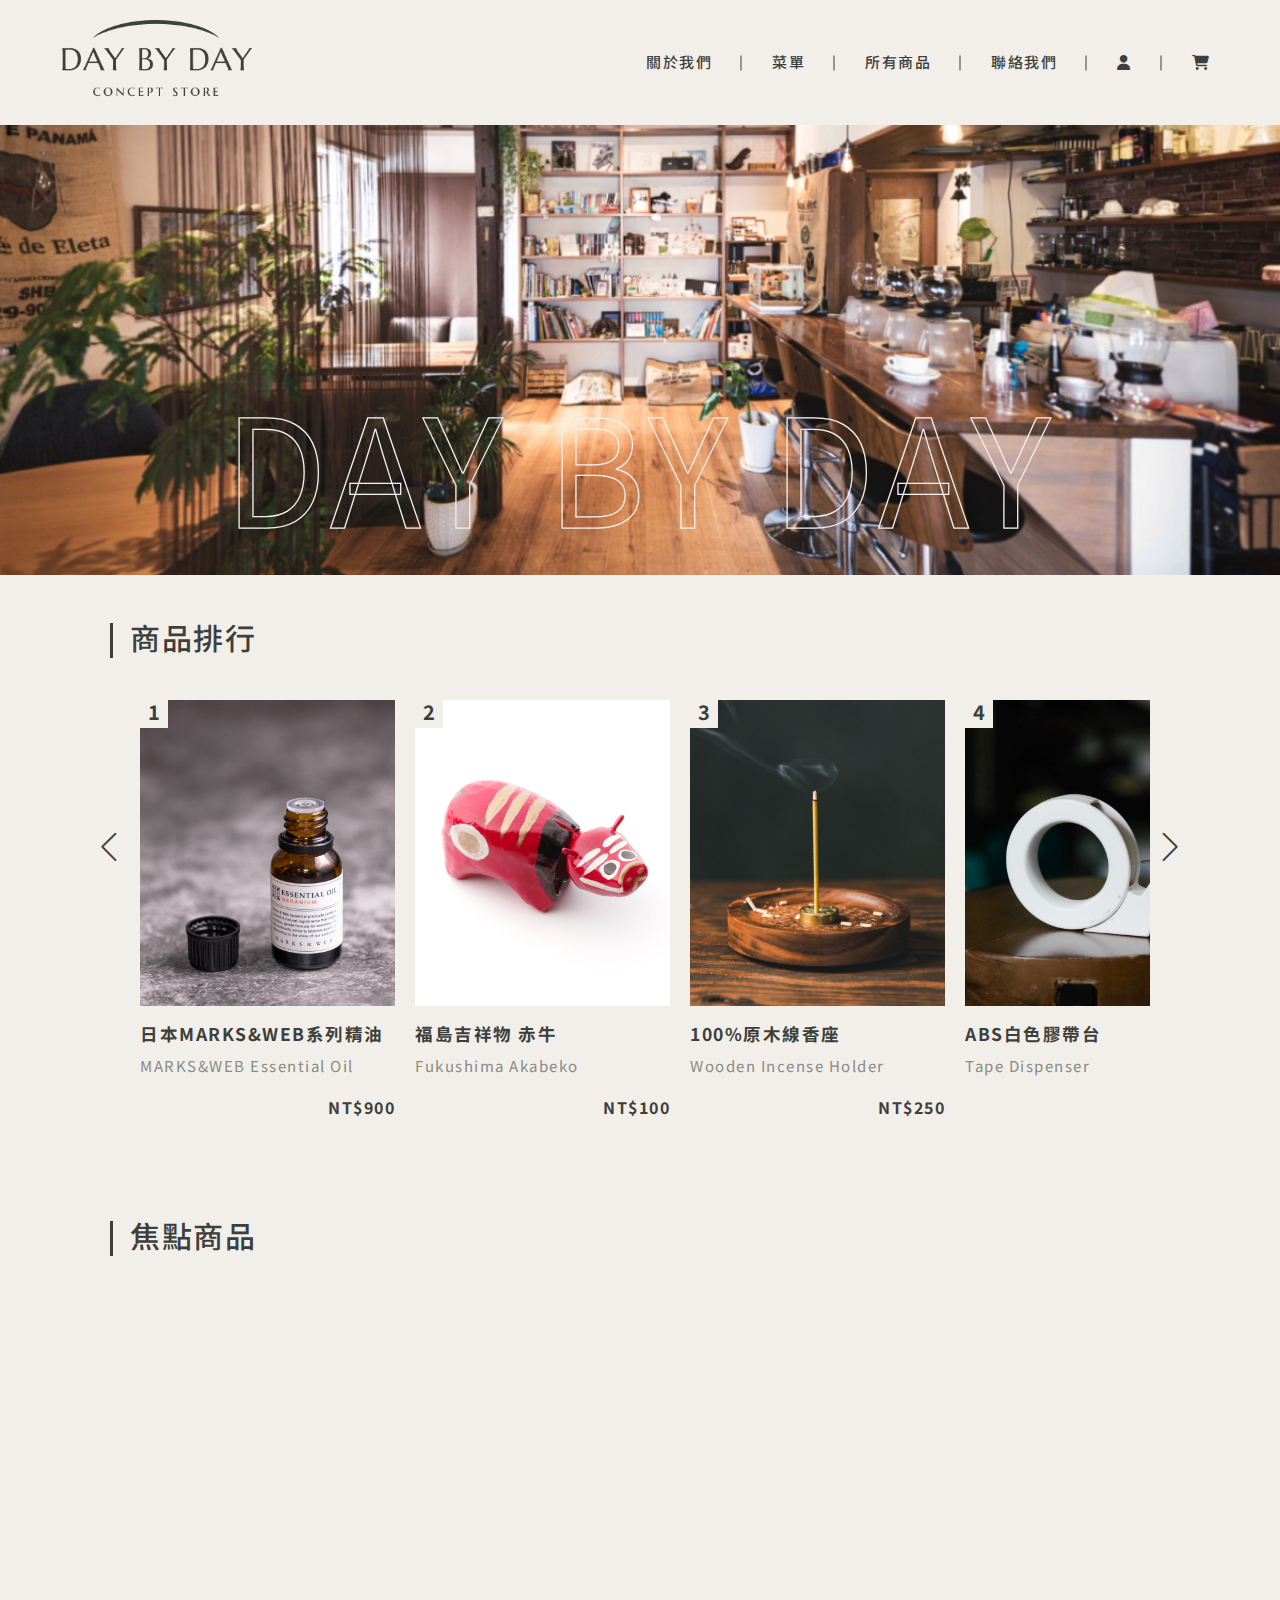
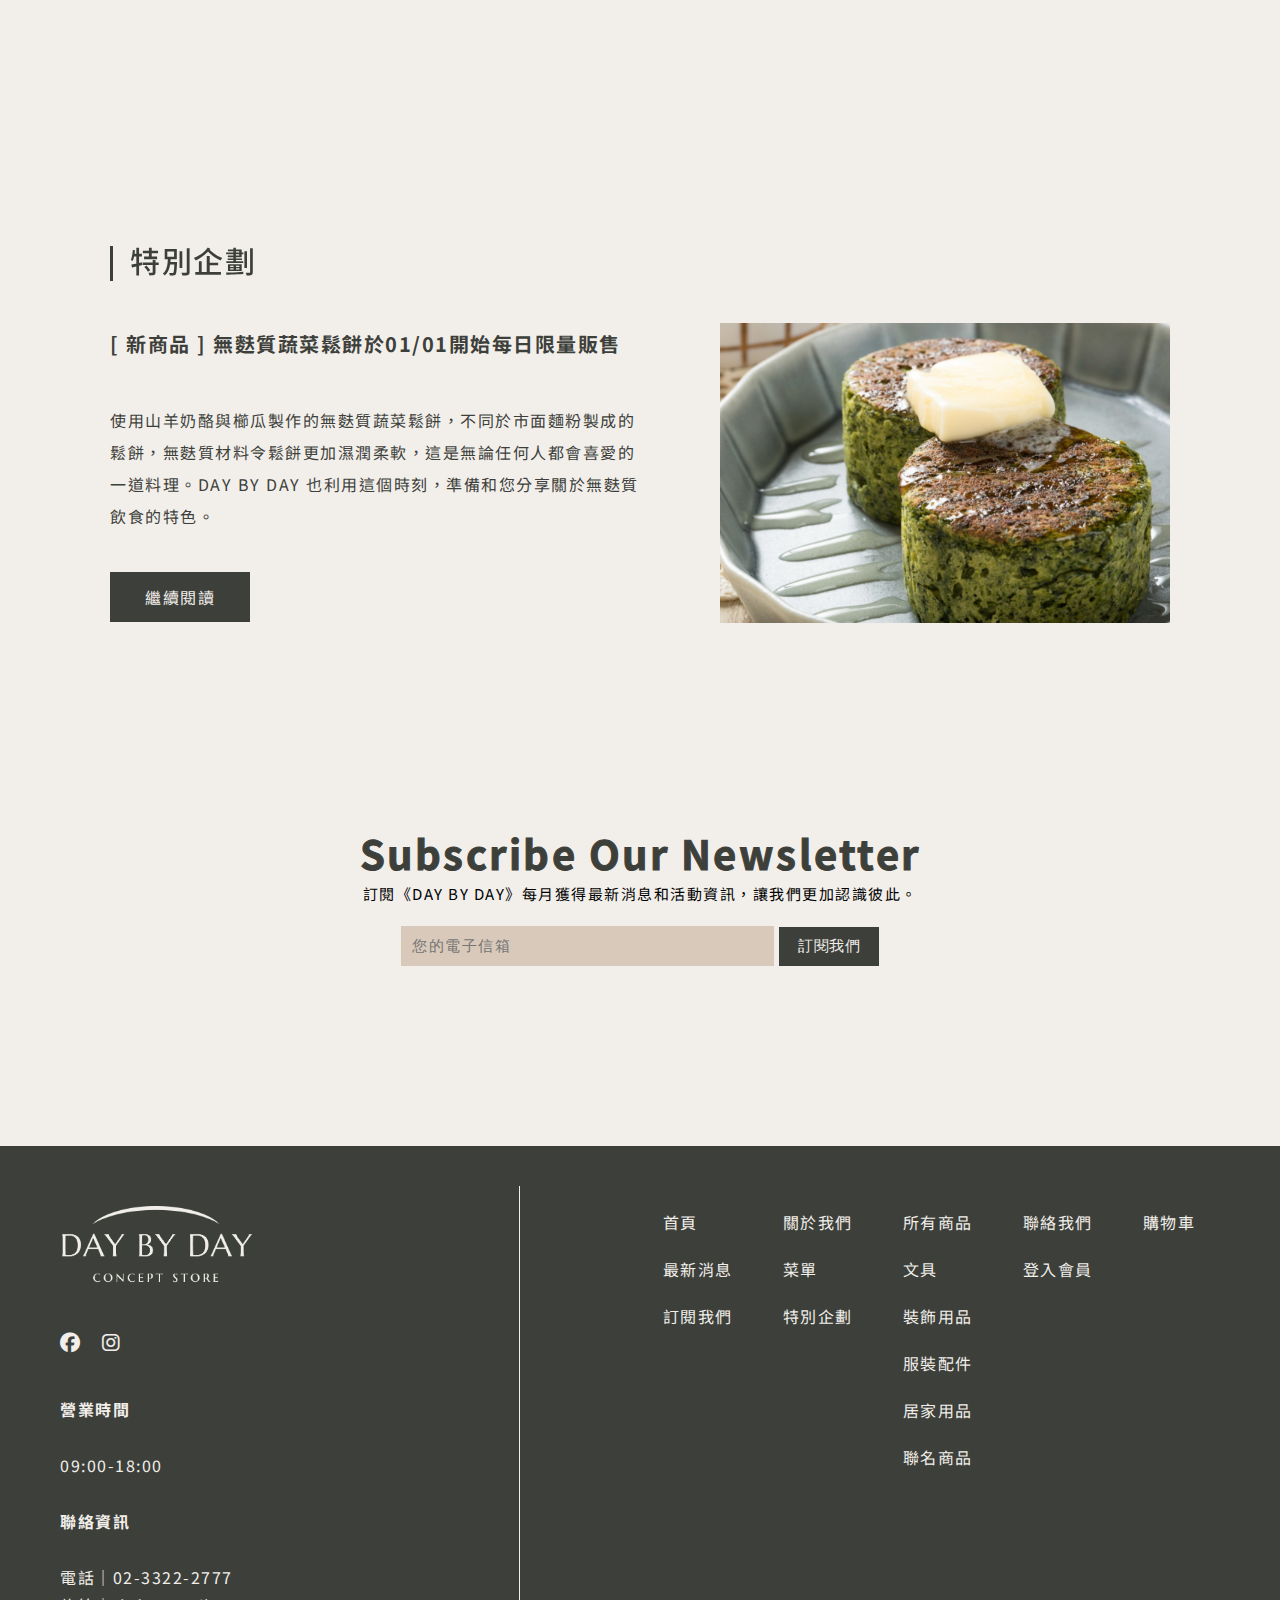
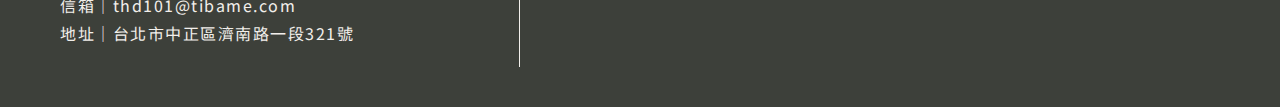
==== index.html @ bf68afaa "0410" ====
<!DOCTYPE html>
<html lang="en">

<head>
    <meta charset="UTF-8">
    <meta http-equiv="X-UA-Compatible" content="IE=edge">
    <meta name="viewport" content="width=device-width, initial-scale=1.0">
    <link rel="stylesheet" href="css/header and footer.css">
    <link rel="stylesheet" href="css/index.css">
    <link rel="stylesheet" href="https://cdnjs.cloudflare.com/ajax/libs/font-awesome/6.3.0/css/all.min.css">
    <link rel="stylesheet" href="https://cdn.jsdelivr.net/npm/bootstrap-icons@1.10.3/font/bootstrap-icons.css">
    <link href="https://fonts.googleapis.com/css2?family=Noto+Sans+TC&display=swap" rel="stylesheet">
    <link href="https://unpkg.com/aos@2.3.1/dist/aos.css" rel="stylesheet">
    <link rel="icon" href="image/logo03.ico" type="image/x-icon">
    <title>DAY BY DAY | 首頁HOME</title>
</head>

<body>

    <div class="wrapper">

        <div class="login_block">

            <div class="login">

                <form class="login_form" autocomplete="off">

                    <i class="fa-solid fa-xmark"></i>
                    <i class="fa-brands fa-google"></i>
                    <a href="#" class="community">使用Google帳號登入</a>
                    <i class="fa-brands fa-facebook"></i>
                    <a href="#" class="community">使用Facebook帳號登入</a>
                    <hr>
                    <label for="user"><i class="fa-solid fa-user"></i></label>
                    <input type="text" id="user" placeholder="您的帳號">
                    <br>
                    <label for="password"><i class="fa-solid fa-lock"></i></label>
                    <input type="password" id="password" placeholder="您的密碼">
                    <br>
                    <a href="#">忘記帳號</a>
                    <a href="#">忘記密碼</a>
                    <br>
                    <input type="submit" name="submit" value="登入">

                </form>

            </div><!-- login -->

        </div><!-- login_block -->

        <nav id="nav">

            <div class="nav_inside">

                <a href="index.html"><img class="logo" src='image/logo01.png' alt=""></a>

                <ul>
                    <li><a href="about.html">關於我們</a></li>
                    <li><a href="menu.html">菜單</a></li>
                    <li><a href="items.html">所有商品</a></li>
                    <li><a href="contact.html">聯絡我們</a></li>
                    <li><a href="#"><i class="fa-solid fa-user"></i></a></li>
                    <li><a href="cart.html"><i class="fa-solid fa-cart-shopping"></i></a></li>
                    <li><a href="#"><i class="fa-solid fa-bars"></i></a></li>
                </ul>

            </div><!-- nav_inside -->

            <div class="nav_mobile">

                <ul>
                    <li><a href="about.html">關於我們</a></li>
                    <li><a href="menu.html">菜單</a></li>
                    <li><a href="items.html">所有商品</a></li>
                    <li><a href="contact.html">聯絡我們</a></li>
                    <li><a href="#">登入會員</a></li>
                    <li><a href="cart.html">購物車</a></li>
                </ul>

            </div><!-- nav_mobile -->

        </nav>

        <header>

            <div class="main_block">

                <div class="title">

                    <h1>DAY BY DAY</h1>

                </div>

            </div><!-- main block -->

        </header>

        <div class="main_block">

            <h2 class="caption">商品排行</h2>

            <article class="ranking">

                <i class="fa-solid fa-chevron-left" id="backBtn"></i>

                <ul>

                    <li>

                        <a href="detail.html">
                            <img src='image/home/04.jpg'>
                            <img src="image/home/05.jpg" class="backimage">
                        </a>
                        <div class="product_content">
                            <h4>日本MARKS&WEB系列精油</h4>
                            <h5>MARKS&WEB Essential Oil</h5>
                            <p>NT$900</p>
                        </div>
                    </li>

                    <li>
                        <a href="#">
                            <img src='image/home/01.jpg'>
                            <img src="image/home/02.jpg" class="backimage">
                        </a>
                        <div class="product_content">
                            <h4>福島吉祥物 赤牛</h4>
                            <h5>Fukushima Akabeko</h5>
                            <p>NT$100</p>
                        </div>
                    </li>

                    <li>
                        <a href="#">
                            <img src='image/home/07.jpg'>
                            <img src="image/home/08.jpg" class="backimage">
                        </a>
                        <div class="product_content">
                            <h4>100%原木線香座</h4>
                            <h5>Wooden Incense Holder</h5>
                            <p>NT$250</p>
                        </div>
                    </li>

                    <li>
                        <a href="#">
                            <img src='image/home/09.jpg'>
                            <img src="image/home/10.jpg" class="backimage">
                        </a>
                        <div class="product_content">
                            <h4>ABS白色膠帶台</h4>
                            <h5>Tape Dispenser</h5>
                            <p>NT$200</p>
                        </div>
                    </li>

                    <li>
                        <a href="#"><img src='image/home/11.jpg' alt=""></a>
                        <div class="product_content">
                            <h4>荻燒陶杯</h4>
                            <h5>Ceramic Cup</h5>
                            <p>NT$300</p>
                        </div>
                    </li>

                </ul>

                <i class="fa-solid fa-chevron-right" id="nextBtn"></i>

            </article><!-- ranking -->

            <h2 id="news" class="caption">焦點商品</h2>

            <section class="recommend_product">

                <div class="recommend">

                    <a href="#" data-aos="fade-up" data-aos-duration="750" data-aos-once="true">

                        <img src='image/home/15.jpg' alt="">
                        <img src="image/home/16.jpg" alt="">

                        <div class="product_title">

                            <h3>經典商品｜品牌帆布袋</h3>
                            <p>2023/01/01 WRITTEN BY WANG YU TING</p>

                        </div><!-- product_title -->

                    </a>

                    <a href="#" data-aos="fade-up" data-aos-duration="750" data-aos-delay="250" data-aos-once="true">

                        <img src='image/home/13.jpg' alt="">
                        <img src="image/home/14.jpg" alt="">

                        <div class="product_title">

                            <h3>聯名商品｜聯名手機殼</h3>
                            <p>2023/01/01 WRITTEN BY WANG YU TING</p>

                        </div><!-- product_title -->

                    </a>

                </div><!-- recommend -->

            </section><!-- recommend_product -->

            <h2 class="caption">特別企劃</h2>

            <article class="cake01">

                <section class="cake_content">

                    <h3>[ 新商品 ] 無麩質蔬菜鬆餅於01/01開始每日限量販售</h3>
                    <p>使用山羊奶酪與櫛瓜製作的無麩質蔬菜鬆餅，不同於市面麵粉製成的鬆餅，無麩質材料令鬆餅更加濕潤柔軟，這是無論任何人都會喜愛的一道料理。DAY BY DAY
                        也利用這個時刻，準備和您分享關於無麩質飲食的特色。
                    </p>
                    <a href="topics.html">繼續閱讀</a>

                </section>

                <div class="cake02">

                    <img src='image/home/19.jpg' alt="">
                    <img src="image/home/20.jpg" alt="">

                </div>

            </article><!-- cake -->

            <form class="subscribe_form" autocomplete="off">

                <section id="su" class="subscribe">

                    <h5>Subscribe Our Newsletter</h5>
                    <p>訂閱《DAY BY DAY》每月獲得最新消息和活動資訊，讓我們更加認識彼此。</p>

                    <input type="text" name="email" placeholder="您的電子信箱">
                    <input type="submit" name="subscribe" value="訂閱我們">

                </section>

            </form>

        </div><!-- main_block -->

        <footer>

            <div class="footer_both">

                <div class="footer_left">

                    <img src='image/logo02.png' alt="" class="logo">

                    <ul>
                        <li><a href="https://www.facebook.com/" target="_blank"><i class="fa-brands fa-facebook"></i>
                            </a></li>
                        <li><a href="https://www.instagram.com/" target="_blank"><i class="fa-brands fa-instagram"></i>
                            </a></li>
                    </ul>

                    <div class="info">

                        <p>營業時間</p>
                        <br>
                        <p>09:00-18:00</p>
                        <br>
                        <p>聯絡資訊</p>
                        <br>
                        <p>
                            電話｜02-3322-2777
                            <br>信箱｜thd101@tibame.com
                            <br>地址｜台北市中正區濟南路一段321號
                        </p>

                    </div>

                </div><!-- footer_left -->

                <div class="footer_right">


                    <ul>
                        <li><a href="index.html">首頁</a></li>
                        <li><a href="#">最新消息</a></li>
                        <li><a href="#">訂閱我們</a></li>
                    </ul>

                    <ul>
                        <li><a href="about.html">關於我們</a></li>
                        <li><a href="menu.html">菜單</a></li>
                        <li><a href="topics.html">特別企劃</a></li>
                    </ul>

                    <ul>
                        <li><a href="items.html">所有商品</a></li>
                        <li><a href="#">文具</a></li>
                        <li><a href="#">裝飾用品</a></li>
                        <li><a href="#">服裝配件</a></li>
                        <li><a href="#">居家用品</a></li>
                        <li><a href="#">聯名商品</a></li>
                    </ul>

                    <ul>
                        <li><a href="contact.html">聯絡我們</a></li>
                        <li><a href="#">登入會員</a></li>
                    </ul>

                    <ul>
                        <li><a href="cart.html">購物車</a></li>
                    </ul>

                </div><!-- footer_right -->

            </div><!-- footer_both -->

        </footer>

    </div> <!-- wrapper -->

    <script src="https://unpkg.com/aos@2.3.1/dist/aos.js"></script>
    <script src="https://code.jquery.com/jquery-3.6.0.min.js"></script>

    <script>

        $(function () {

            $(".nav_inside ul li:last-child").click(function () {

                $(".nav_mobile").slideToggle();

            });

        });

    </script>

    <script>

        var prevScrollpos = window.pageYOffset;

        window.onscroll = function () {

            var currentScrollPos = window.pageYOffset;

            if (prevScrollpos > currentScrollPos) {

                $("#nav").slideDown();

            } else {

                $(".nav_mobile").slideUp(function () {

                    $("#nav").slideUp();

                });

            }

            prevScrollpos = currentScrollPos;

        }

    </script>

    <script>

        AOS.init();

        let scrollContainer = document.querySelector(".ranking ul");
        let backBtn = document.getElementById("backBtn");
        let nextBtn = document.getElementById("nextBtn");

        scrollContainer.addEventListener("wheel", (evt) => {
            evt.preventDefault();
            scrollContainer.scrollLeft += evt.deltaY;
        });

        backBtn.addEventListener("click", () => {
            scrollContainer.style.scrollBehavior = "smooth";
            scrollContainer.scrollLeft -= 1000;
        })

        nextBtn.addEventListener("click", () => {
            scrollContainer.style.scrollBehavior = "smooth";
            scrollContainer.scrollLeft += 1000;
        })

    </script>

    <script>

        $(function () {

            $(".nav_inside ul li:nth-child(5) a").click(function (a) {

                a.preventDefault();

                $(".login_block").fadeIn();

            })

            $(".nav_mobile ul li:nth-child(5) a").click(function (b) {

                b.preventDefault();

                $(".nav_mobile").slideUp(function () {

                    $("#nav").slideUp();

                });

                $(".login_block").fadeIn();

            });

            $(".footer_right ul:nth-of-type(4) li:nth-of-type(2) a").click(function (c) {

                c.preventDefault();

                $(".login_block").fadeIn();

            })

            $(".fa-xmark").click(function () {

                $(".login_block").fadeOut();

            })

            $(".login_block").click(function () {

                $(".login").click(function (s) {

                    s.stopPropagation();
                })

                $(".login_block").fadeOut();

            })

        })

    </script>

</body>

</html>
---- css/header and footer.css ----
@import url('reset.css');

.wrapper {
    background-color: #F2EFEB;
    max-width: 100%;
    margin: 0 auto;
}

/* ----------login---------- */

.login_block {
    position: fixed;
    top: 0;
    left: 0;
    width: 100%;
    height: 100%;
    background-color: rgba(61, 64, 58, 0.75);
    z-index: 4;
    display: none;
}

.login {
    text-align: center;
    position: absolute;
    top: 50%;
    left: 50%;
    transform: translate(-50%, -50%);

}

.login_form {
    background-color: #F2EFEB;
    display: inline-block;
    padding: 50px;
    position: relative;
}

.login_form i {
    color: #888C81;
    position: absolute;
    z-index: 5;
    font-size: 13.5px;
}

.login_form .fa-xmark {
    color: #3D403A;
    font-size: 18.5px;
    top: 20.5px;
    right: 20.5px;
    cursor: pointer;
}

.login_form .fa-user {
    top: 190.5px;
    left: 63.5px;
}

.login_form .fa-lock {
    top: 235.5px;
    left: 63.5px;
}

.login_form .fa-google {
    color: #F2EFEB;
    top: 73.5px;
    left: 63.5px;
}

.login_form .fa-facebook {
    color: #F2EFEB;
    top: 123.5px;
    left: 63.5px;
}

.login_form input {
    background-color: #D9C9BA;
    margin: 5px 0;
    padding: 10px;
    padding-left: 36.5px;
    width: 230px;
    box-sizing: border-box;
    border: none;
    font-size: 13.5px;
}

.login_form input:focus {
    outline: none;
}

.login_form [type="submit"] {
    background-color: #3D403A;
    color: #F2EFEB;
    width: 115px;
    letter-spacing: 0.5px;
    padding-left: 10px;
}

.login_form [type="submit"]:hover {
    color: #888C81;
}

.login_form a {
    text-decoration: none;
    color: #3D403A;
    font-size: 13.5px;
    display: inline-block;
    position: relative;
    margin: 5px 0;
    padding: 10px;
}

.login_form a:hover {
    color: #888C81;
}

.login_form a:nth-child(13)::before {
    content: "";
    display: block;
    background-color: #3D403A;
    width: 1.25px;
    height: 15px;
    position: absolute;
    top: 12.5px;
    left: 81.75px;
}

.login_form .community {
    display: block;
    width: 230px;
    padding-left: 36.5px;
    box-sizing: border-box;
    font-size: 13.5px;
    color: #F2EFEB;
    margin: 9.5px 0;
}

.login_form .community:nth-of-type(1) {
    background-color: #DD4B39;
}

.login_form .community:nth-of-type(2) {
    background-color: #3C5998;
    margin-bottom: 15px;
}

/* ----------nav---------- */

nav {
    background-color: #F2EFEB;
    width: 100%;
    position: fixed;
    top: 0;
    left: 0;
    z-index: 3;
}

.nav_inside {
    max-width: 1200px;
    display: flex;
    justify-content: space-between;
    margin: 0 auto;
}

.logo {
    height: 80px;
    margin: 20px;
}

.nav_inside ul {
    display: flex;
}

.nav_inside ul li {
    text-align: center;
    position: relative;
    margin: auto;
}

.nav_inside ul li:last-child {
    display: none;
}

.nav_inside ul li:before {
    content: "";
    display: block;
    background-color: #3D403A;
    width: 1px;
    height: 15px;
    position: absolute;
    right: 0;
    top: 50%;
    transform: translate(-50%, -50%);
}

.nav_inside ul li:nth-last-child(1)::before {
    display: none;
}

.nav_inside ul li:nth-last-child(2)::before {
    display: none;
}

.nav_inside ul li a {
    display: block;
    color: #3D403A;
    text-decoration: none;
    font-size: 15px;
    font-weight: 500;
    padding: 0 10px;
    margin: 0 20px;
}

.nav_inside ul li a:hover {
    color: #888C81;
}

.nav_mobile {
    display: none;
}

/* ----------breadcrumb---------- */

.breadcrumb {
    padding: 10px 40px;
    font-size: 15px;
    color: #888C81;
}

.breadcrumb a {
    text-decoration: none;
    color: #888C81;
    opacity: .5;
}

.breadcrumb a:hover {
    opacity: .75;
}

.breadcrumb a:last-of-type {
    font-weight: 700;
}

.breadcrumb i {
    font-size: 15px;
    -webkit-text-stroke: .25px #F2EFEB;
    opacity: .5;
}

/* ----------caption---------- */

.caption {
    color: #3D403A;
    position: relative;
    font-size: 30px;
    font-weight: 500;
    padding: 40px;
}

.caption:before {
    content: "";
    display: block;
    background-color: #3D403A;
    width: 2.5px;
    height: 35px;
    position: absolute;
    top: 47.5px;
    left: 20px;
}

/* ----------header---------- */

.main_block {
    max-width: 1100px;
    margin: 0 auto;
}

header {
    background-image: url(../image/01.jpg);
    background-size: cover;
    background-repeat: no-repeat;
    background-position: center center;
    margin-top: 120px;
    animation: image 20s ease-in-out infinite;
}

@keyframes image {
    0% {
        background-image: url(../image/01.jpg);
    }

    20% {
        background-image: url(../image/02.jpg);
    }

    40% {
        background-image: url(../image/03.jpg);
    }

    60% {
        background-image: url(../image/04.jpg);
    }

    80% {
        background-image: url(../image/05.jpg);
    }

    100% {
        background-image: url(../image/01.jpg);
    }
}

.title h1 {
    font-family: 'Noto Sans TC';
    font-size: 150px;
    text-align: center;
    letter-spacing: 5px;
    -webkit-text-stroke: 1.25px #F2EFEB;
    -webkit-text-fill-color: transparent;
    padding-top: 350px;
}

/* ----------footer---------- */

footer {
    background-color: #3D403A;
    width: 100%;
}

.footer_both {
    display: flex;
    max-width: 1200px;
    margin: 0 auto;
    justify-content: space-between;
    padding: 40px 0;
}

.footer_left ul {
    display: flex;
    padding: 20px;
}

.footer_left li {
    margin-right: 20px;
}

.footer_left a {
    color: #F2EFEB;
    text-decoration: none;
}

.footer_left a:hover {
    color: #888C81;
    text-decoration: none;
}

.footer_left i {
    font-size: 20px;
}

.info {
    color: #F2EFEB;
    line-height: 1.75;
    padding: 20px;
}

.info p:nth-child(1),
p:nth-child(5) {
    font-weight: 700;
}

.footer_right {
    border-left: 1px solid #F2EFEB;
    display: flex;
    padding: 20px 0;
    padding-left: 120px;
    line-height: 2;
}

.footer_right a {
    color: #F2EFEB;
    text-decoration: none;
    display: block;
    padding-bottom: 15px;
    margin: 0 22.5px;
    width: 75px;
}

.footer_right a:hover {
    color: #888C81;
}

/* ---------- rwd ---------- */

@media screen and (max-width: 414px) {

    .wrapper {
        width: auto;
    }

    .breadcrumb {
        padding: 10px 20px;
        text-align: center;
    }

    .main_block {
        width: auto;
    }

    .nav_inside ul li {
        display: none;
    }

    .nav_inside ul li:last-child {
        display: block;
    }

    .nav_inside ul li a {
        font-size: 20px;
    }

    .nav_mobile {
        width: 100%;
        background-color: #F2EFEB;
        padding: 20px;
        box-sizing: border-box;
        position: fixed;
        top: 125px;
        right: 0;
        display: none;
    }

    .active .nav_mobile {
        display: block;
    }

    .nav_mobile a {
        color: #3D403A;
        text-decoration: none;
        display: block;
        padding: 20px 0;
        margin: 0;
        border-bottom: 1px solid #888C81;
        position: relative;
    }

    .nav_mobile a::before {
        content: "\25B7";
        color: #3D403A;
        font-size: 12.5px;
        position: absolute;
        right: 0;
        top: 25px;
    }

    .title h1 {
        font-size: 60px;
        -webkit-text-stroke: .75px #F2EFEB;
    }

    .footer_both {
        flex-wrap: wrap;
    }

    .footer_left {
        width: 100%;
    }

    .footer_right {
        border: none;
        padding: 0 20px;
        flex-wrap: wrap;
        width: 100%;
    }

    .footer_right ul {
        width: 100%;
    }

    .footer_right a {
        color: #F2EFEB;
        text-decoration: none;
        display: block;
        padding: 20px 0;
        margin: 0;
        width: 100%;
        border-bottom: 1px solid #888C81;
        position: relative;
    }

    .footer_right a::before {
        content: "\25B7";
        color: #F2EFEB;
        font-size: 12.5px;
        position: absolute;
        right: 0;
        top: 25px;
    }

}
---- css/index.css ----
@import url('reset.css');

body {
    background-color: #F2EFEB;
    font-family: 'Noto Sans TC';
    line-height: 1.5;
    letter-spacing: 1.5px;
}

/* ----------ranking---------- */

.ranking {
    display: flex;
    align-items: center;
    justify-content: center;
    margin-bottom: 40px;
    position: relative;
    padding: 0 30px;
}

.ranking i {
    color: #3D403A;
    font-size: 35px;
    -webkit-text-stroke: 2.25px #F2EFEB;
    position: absolute;
    top: 30%;
}

#backBtn {
    cursor: pointer;
    left: 10px;
}

#nextBtn {
    cursor: pointer;
    right: 10px;
}

.ranking ul {
    display: flex;
    margin: 0 10px;
    overflow-x: scroll;
}

.ranking ul::-webkit-scrollbar {
    display: none;
}

.ranking ul li {
    line-height: 0;
    width: 25%;
    margin: 0 10px;
    flex: none;
}

.ranking ul li a {
    display: block;
    position: relative;
}

.ranking ul li a::before {
    content: "";
    background-color: #F2EFEB;
    width: 27.5px;
    height: 27.5px;
    position: absolute;
    top: 0;
    left: 0;
    z-index: 1;
}

.ranking ul li a::after {
    content: "1";
    font-size: 20px;
    font-weight: 700;
    color: #3D403A;
    position: absolute;
    top: 11.5px;
    left: 7.5px;
    z-index: 2;
}

.ranking ul li:nth-of-type(2) a::after {
    content: "2";
}

.ranking ul li:nth-of-type(3) a::after {
    content: "3";
}

.ranking ul li:nth-of-type(4) a::after {
    content: "4";
}

.ranking ul li:nth-of-type(5) a::after {
    content: "5";
}

.ranking ul li img {
    width: 100%;
}

.backimage {
    position: absolute;
    top: 0;
    left: 0;
    opacity: 0;
    transition: opacity .5s;
    z-index: 0;
}

.backimage:hover {
    opacity: 1;
}

.product_content {
    text-align: left;
    line-height: 2;
    padding: 10px 0;
}

.product_content h4 {
    font-size: 17.5px;
    font-weight: 700;
    color: #3D403A;
}

.product_content h5 {
    font-size: 15px;
    color: #888C81;
}

.product_content p {
    font-weight: 700;
    text-align: right;
    color: #3D403A;
    padding-top: 10px;
}

/* ----------recommend_product---------- */

.recommend {
    display: flex;
    flex-wrap: wrap;
    justify-content: space-between;
    padding-top: 10px;
}

.recommend a {
    width: 45%;
    margin: 0 20px 60px;
    box-sizing: border-box;
    text-decoration: none;
    flex-grow: 1;
}

.recommend img {
    width: 100%;
    display: block;
}

.recommend a img:nth-of-type(2) {
    position: absolute;
    top: 0;
    left: 0;
    opacity: 0;
    transition: opacity .5s;
}

.recommend a img:nth-of-type(2):hover {
    opacity: 1;
}

.product_title {
    line-height: 2;
    padding: 10px 0;
}

.product_title h3 {
    font-size: 20px;
    font-weight: 700;
    color: #3D403A;
}

.product_title p {
    font-size: 15px;
    color: #888C81;
}

/* ----------cake---------- */

.cake01 {
    display: flex;
    flex-wrap: wrap;
    margin-bottom: 60px;
    justify-content: space-between;
    align-items: center;
    padding: 0 20px;
}

.cake_content {
    color: #3D403A;
    box-sizing: border-box;
    line-height: 2;
    display: flex;
    flex-direction: column;
    justify-content: space-between;
    width: 50%;
}

.cake_content h3 {
    font-size: 20px;
    font-weight: 700;
}

.cake_content p {
    margin: 40px 0;
}

.cake_content a {
    display: block;
    color: #F2EFEB;
    background-color: #3D403A;
    text-decoration: none;
    text-align: center;
    line-height: 50px;
    width: 140px;
}

.cake_content a:hover {
    color: #888C81;
}

.cake02 {
    width: 42.5%;
    overflow: hidden;
    position: relative;
}

.cake02 img {
    width: 100%;
    display: block;
}

.cake02 :nth-child(2) {
    position: absolute;
    top: 0;
    left: 0;
    opacity: 0;
    transition: opacity .5s;
}

.cake02 :nth-child(2):hover {
    opacity: 1;
}

/* ----------subscribe---------- */

.subscribe {
    text-align: center;
    line-height: 1.5;
    padding: 140px 0 180px;
}

.subscribe h5 {
    font-family: 'Noto Sans TC';
    text-align: center;
    font-weight: bold;
    font-size: 40px;
    color: #3D403A;
    -webkit-text-stroke: 1px #3D403A;
    letter-spacing: 2.5px;
}

.subscribe p {
    font-size: 15px;
    text-align: center;
    margin-bottom: 20px;
}

.subscribe input[type=text] {
    background-color: #D9C9BA;
    border: none;
    display: inline-block;
    width: 350px;
    padding: 11.5px;
    font-size: 15px;
    letter-spacing: 1.5px;
}

.subscribe input[type=text]:focus {
    outline: none;
}

.subscribe input[type=submit] {
    color: #F2EFEB;
    background-color: #3D403A;
    border: none;
    display: inline-block;
    width: 100px;
    padding: 10px;
    font-size: 15px;
    letter-spacing: 0.5px;
}

.subscribe input[type=submit]:hover {
    color: #888C81;
}

/* ---------- rwd ---------- */

@media screen and (max-width: 414px) {

    .ranking ul li {
        width: 80%;
    }

    .ranking ul li a::after {
        top: 12.5px;
        left: 6.5px;
    }

    .cake_content {
        order: 2;
        width: 100%;
    }

    .cake_content p {
        margin: 30px 0 55px;
    }

    .cake_content a {
        width: 100%;
    }

    .cake02 {
        order: 1;
        width: 100%;
        margin-top: 10px;
        margin-bottom: 40px;
    }

    .subscribe {
        text-align: center;
        line-height: 1.5;
        padding: 140px 20px 220px;
    }

    .cake_content a {
        align-self: flex-end;
    }

    .subscribe h5 {
        font-size: 25px;
    }

    .subscribe p {
        font-size: 12.5px;
        text-align: center;
        margin: 10px 0 20px;
    }

    .subscribe input[type=text] {
        width: 65%;
    }

}
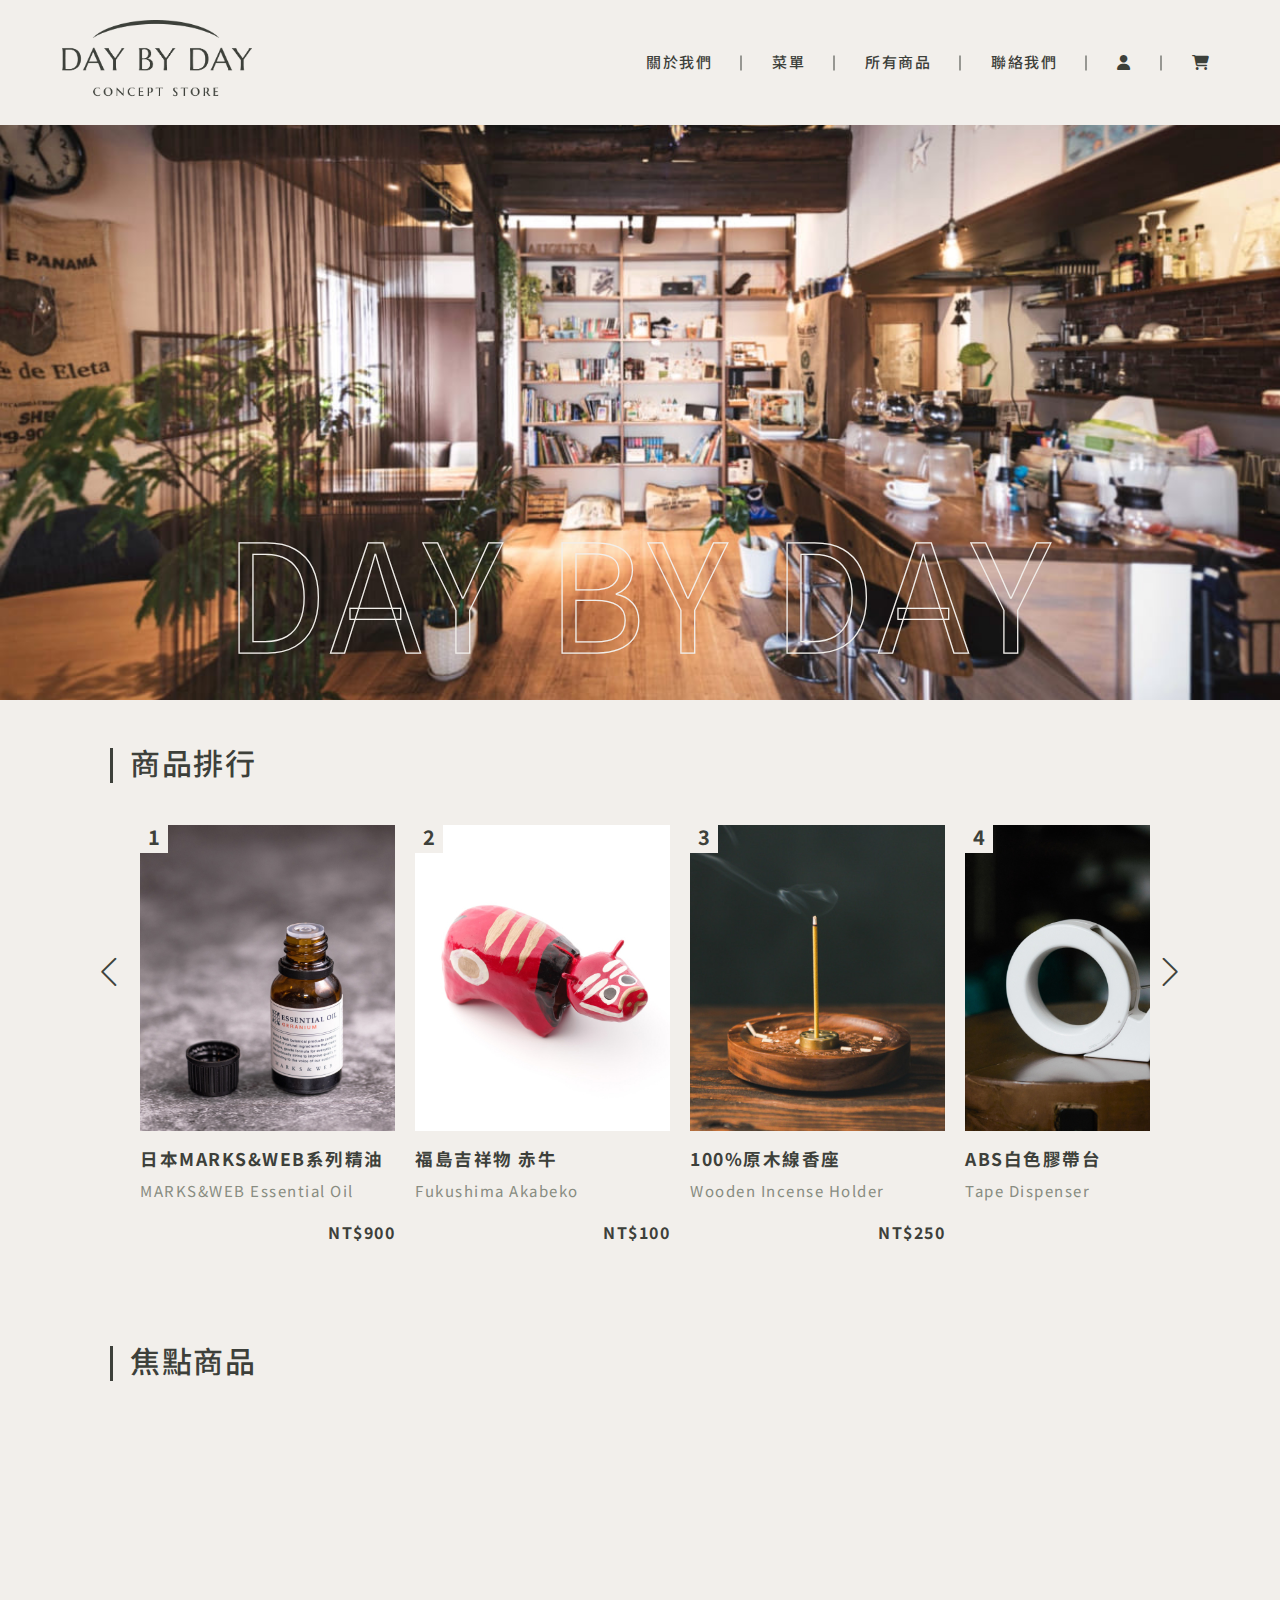
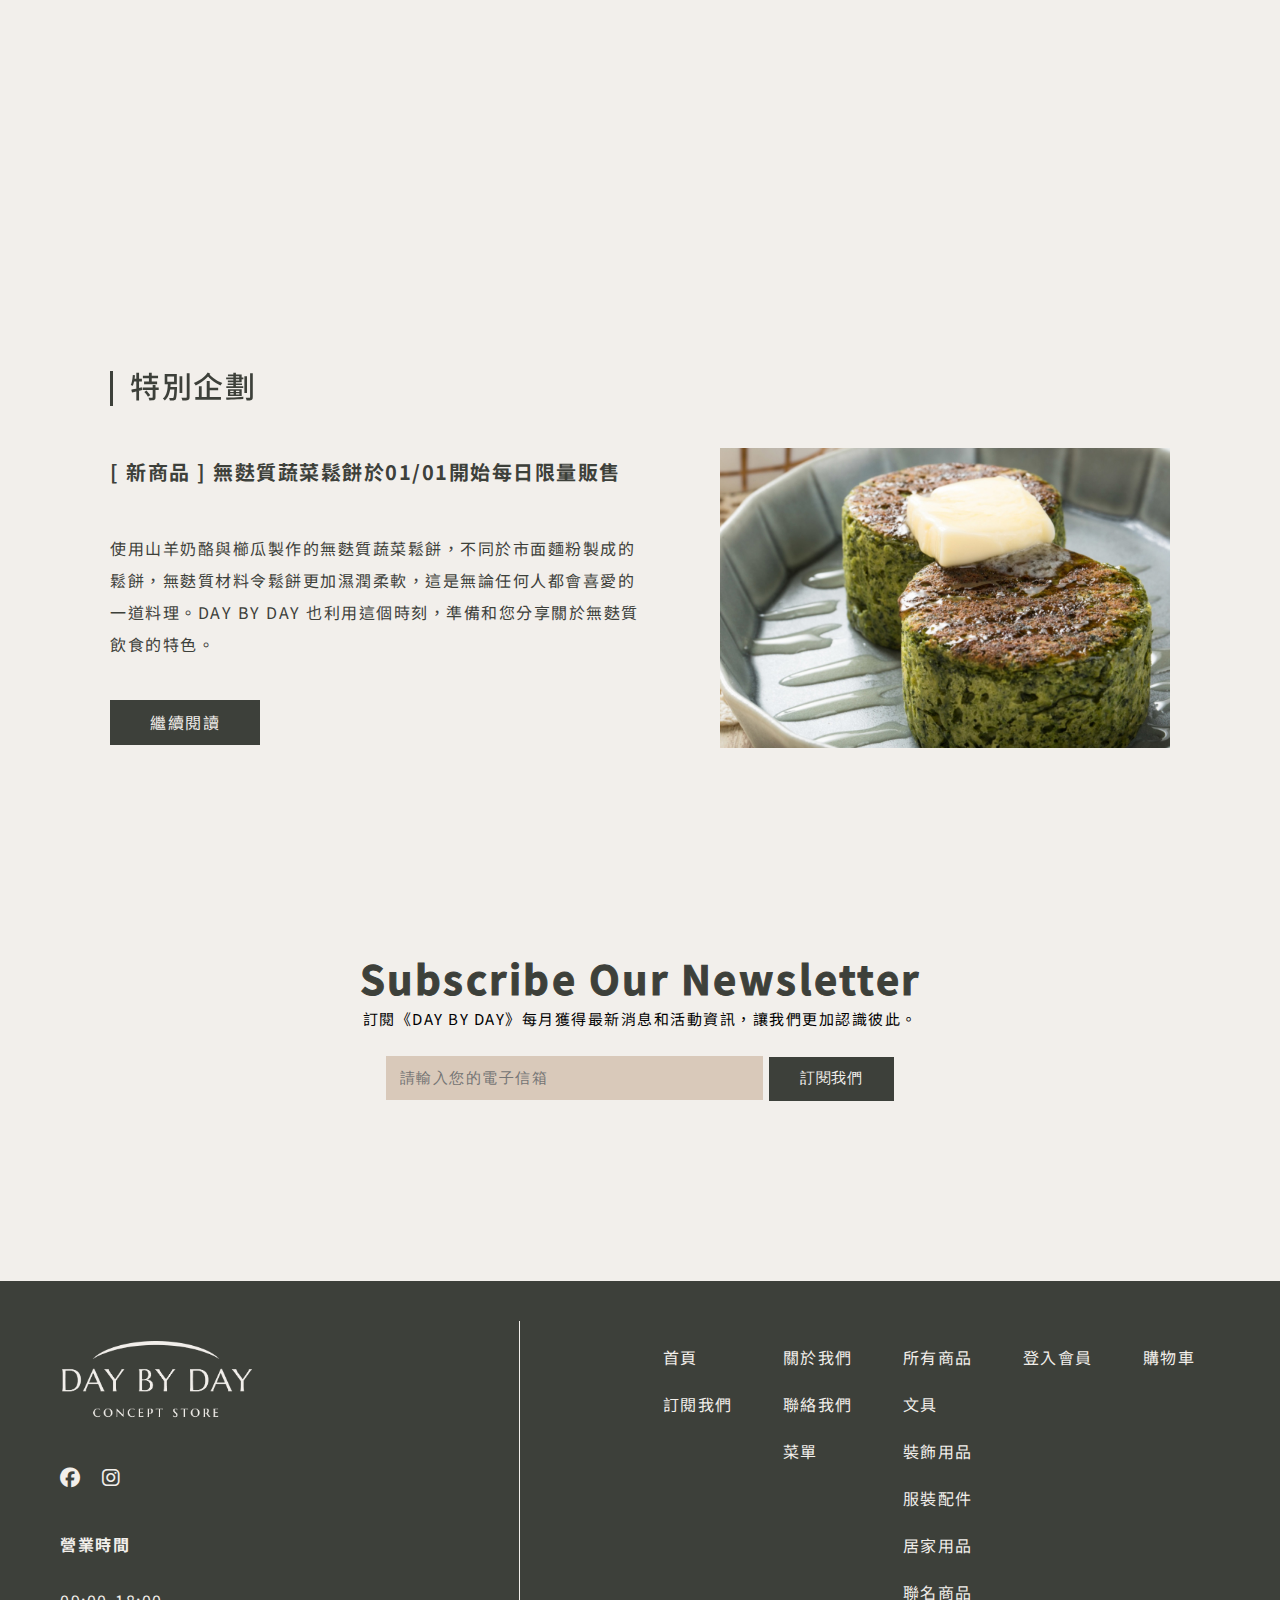
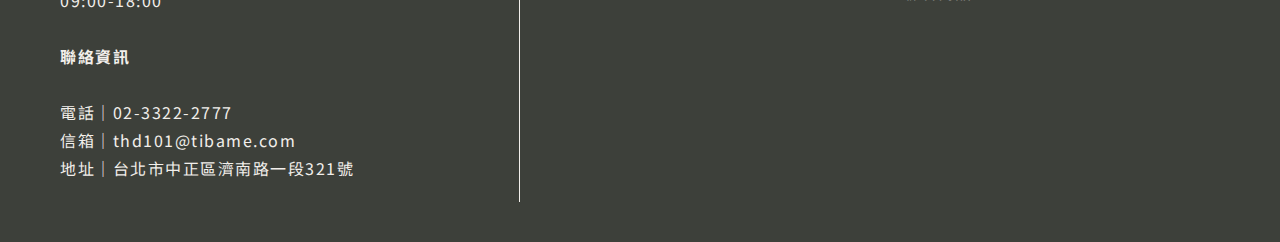
==== commit a01006f7: "0623" ====
--- a/index.html
+++ b/index.html
@@ -83,15 +83,19 @@
 
         <header>
 
-            <div class="main_block">
-
-                <div class="title">
-
-                    <h1>DAY BY DAY</h1>
-
-                </div>
-
-            </div><!-- main block -->
+            <div class="out_block">
+
+                <div class="main_block">
+
+                    <div class="title">
+
+                        <h1>DAY BY DAY</h1>
+
+                    </div>
+
+                </div><!-- main_block -->
+
+            </div><!-- out_block -->
 
         </header>
 
@@ -237,7 +241,7 @@
                     <h5>Subscribe Our Newsletter</h5>
                     <p>訂閱《DAY BY DAY》每月獲得最新消息和活動資訊，讓我們更加認識彼此。</p>
 
-                    <input type="text" name="email" placeholder="您的電子信箱">
+                    <input type="text" name="email" placeholder="請輸入您的電子信箱">
                     <input type="submit" name="subscribe" value="訂閱我們">
 
                 </section>
@@ -281,17 +285,15 @@
 
                 <div class="footer_right">
 
-
                     <ul>
                         <li><a href="index.html">首頁</a></li>
-                        <li><a href="#">最新消息</a></li>
                         <li><a href="#">訂閱我們</a></li>
                     </ul>
 
                     <ul>
                         <li><a href="about.html">關於我們</a></li>
+                        <li><a href="contact.html">聯絡我們</a></li>
                         <li><a href="menu.html">菜單</a></li>
-                        <li><a href="topics.html">特別企劃</a></li>
                     </ul>
 
                     <ul>
@@ -304,7 +306,6 @@
                     </ul>
 
                     <ul>
-                        <li><a href="contact.html">聯絡我們</a></li>
                         <li><a href="#">登入會員</a></li>
                     </ul>
 
@@ -322,52 +323,12 @@
 
     <script src="https://unpkg.com/aos@2.3.1/dist/aos.js"></script>
     <script src="https://code.jquery.com/jquery-3.6.0.min.js"></script>
+    <script src="./js/nav.js"></script>
+    <script src="./js/login.js"></script>
+
+    <script>AOS.init();</script>
 
     <script>
-
-        $(function () {
-
-            $(".nav_inside ul li:last-child").click(function () {
-
-                $(".nav_mobile").slideToggle();
-
-            });
-
-        });
-
-    </script>
-
-    <script>
-
-        var prevScrollpos = window.pageYOffset;
-
-        window.onscroll = function () {
-
-            var currentScrollPos = window.pageYOffset;
-
-            if (prevScrollpos > currentScrollPos) {
-
-                $("#nav").slideDown();
-
-            } else {
-
-                $(".nav_mobile").slideUp(function () {
-
-                    $("#nav").slideUp();
-
-                });
-
-            }
-
-            prevScrollpos = currentScrollPos;
-
-        }
-
-    </script>
-
-    <script>
-
-        AOS.init();
 
         let scrollContainer = document.querySelector(".ranking ul");
         let backBtn = document.getElementById("backBtn");
@@ -390,61 +351,6 @@
 
     </script>
 
-    <script>
-
-        $(function () {
-
-            $(".nav_inside ul li:nth-child(5) a").click(function (a) {
-
-                a.preventDefault();
-
-                $(".login_block").fadeIn();
-
-            })
-
-            $(".nav_mobile ul li:nth-child(5) a").click(function (b) {
-
-                b.preventDefault();
-
-                $(".nav_mobile").slideUp(function () {
-
-                    $("#nav").slideUp();
-
-                });
-
-                $(".login_block").fadeIn();
-
-            });
-
-            $(".footer_right ul:nth-of-type(4) li:nth-of-type(2) a").click(function (c) {
-
-                c.preventDefault();
-
-                $(".login_block").fadeIn();
-
-            })
-
-            $(".fa-xmark").click(function () {
-
-                $(".login_block").fadeOut();
-
-            })
-
-            $(".login_block").click(function () {
-
-                $(".login").click(function (s) {
-
-                    s.stopPropagation();
-                })
-
-                $(".login_block").fadeOut();
-
-            })
-
-        })
-
-    </script>
-
 </body>
 
 </html>--- a/css/header and footer.css
+++ b/css/header and footer.css
@@ -51,31 +51,31 @@
 }
 
 .login_form .fa-user {
-    top: 190.5px;
+    top: 205px;
     left: 63.5px;
 }
 
 .login_form .fa-lock {
-    top: 235.5px;
+    top: 260px;
     left: 63.5px;
 }
 
 .login_form .fa-google {
     color: #F2EFEB;
-    top: 73.5px;
+    top: 76.5px;
     left: 63.5px;
 }
 
 .login_form .fa-facebook {
     color: #F2EFEB;
-    top: 123.5px;
+    top: 130.5px;
     left: 63.5px;
 }
 
 .login_form input {
     background-color: #D9C9BA;
     margin: 5px 0;
-    padding: 10px;
+    padding: 15px;
     padding-left: 36.5px;
     width: 230px;
     box-sizing: border-box;
@@ -93,6 +93,7 @@
     width: 115px;
     letter-spacing: 0.5px;
     padding-left: 10px;
+    padding: 13.5px;
 }
 
 .login_form [type="submit"]:hover {
@@ -132,6 +133,7 @@
     font-size: 13.5px;
     color: #F2EFEB;
     margin: 9.5px 0;
+    padding: 12.35px;
 }
 
 .login_form .community:nth-of-type(1) {
@@ -269,17 +271,11 @@
 
 /* ----------header---------- */
 
-.main_block {
-    max-width: 1100px;
-    margin: 0 auto;
-}
-
 header {
     background-image: url(../image/01.jpg);
     background-size: cover;
     background-repeat: no-repeat;
     background-position: center center;
-    margin-top: 120px;
     animation: image 20s ease-in-out infinite;
 }
 
@@ -319,6 +315,15 @@
     padding-top: 350px;
 }
 
+.out_block{
+    margin-top: 125px;
+}
+
+.main_block {
+    max-width: 1100px;
+    margin: 0 auto;
+}
+
 /* ----------footer---------- */
 
 footer {
@@ -399,7 +404,6 @@
 
     .breadcrumb {
         padding: 10px 20px;
-        text-align: center;
     }
 
     .main_block {
--- a/css/index.css
+++ b/css/index.css
@@ -223,8 +223,8 @@
     background-color: #3D403A;
     text-decoration: none;
     text-align: center;
-    line-height: 50px;
-    width: 140px;
+    line-height: 45px;
+    width: 150px;
 }
 
 .cake_content a:hover {
@@ -275,7 +275,7 @@
 .subscribe p {
     font-size: 15px;
     text-align: center;
-    margin-bottom: 20px;
+    margin-bottom: 25px;
 }
 
 .subscribe input[type=text] {
@@ -283,7 +283,7 @@
     border: none;
     display: inline-block;
     width: 350px;
-    padding: 11.5px;
+    padding: 13.5px;
     font-size: 15px;
     letter-spacing: 1.5px;
 }
@@ -297,8 +297,8 @@
     background-color: #3D403A;
     border: none;
     display: inline-block;
-    width: 100px;
-    padding: 10px;
+    width: 125px;
+    padding: 12.5px;
     font-size: 15px;
     letter-spacing: 0.5px;
 }
@@ -360,8 +360,8 @@
         margin: 10px 0 20px;
     }
 
-    .subscribe input[type=text] {
-        width: 65%;
+    .subscribe input[type=submit]{
+        margin-top: 10px;
     }
 
 }